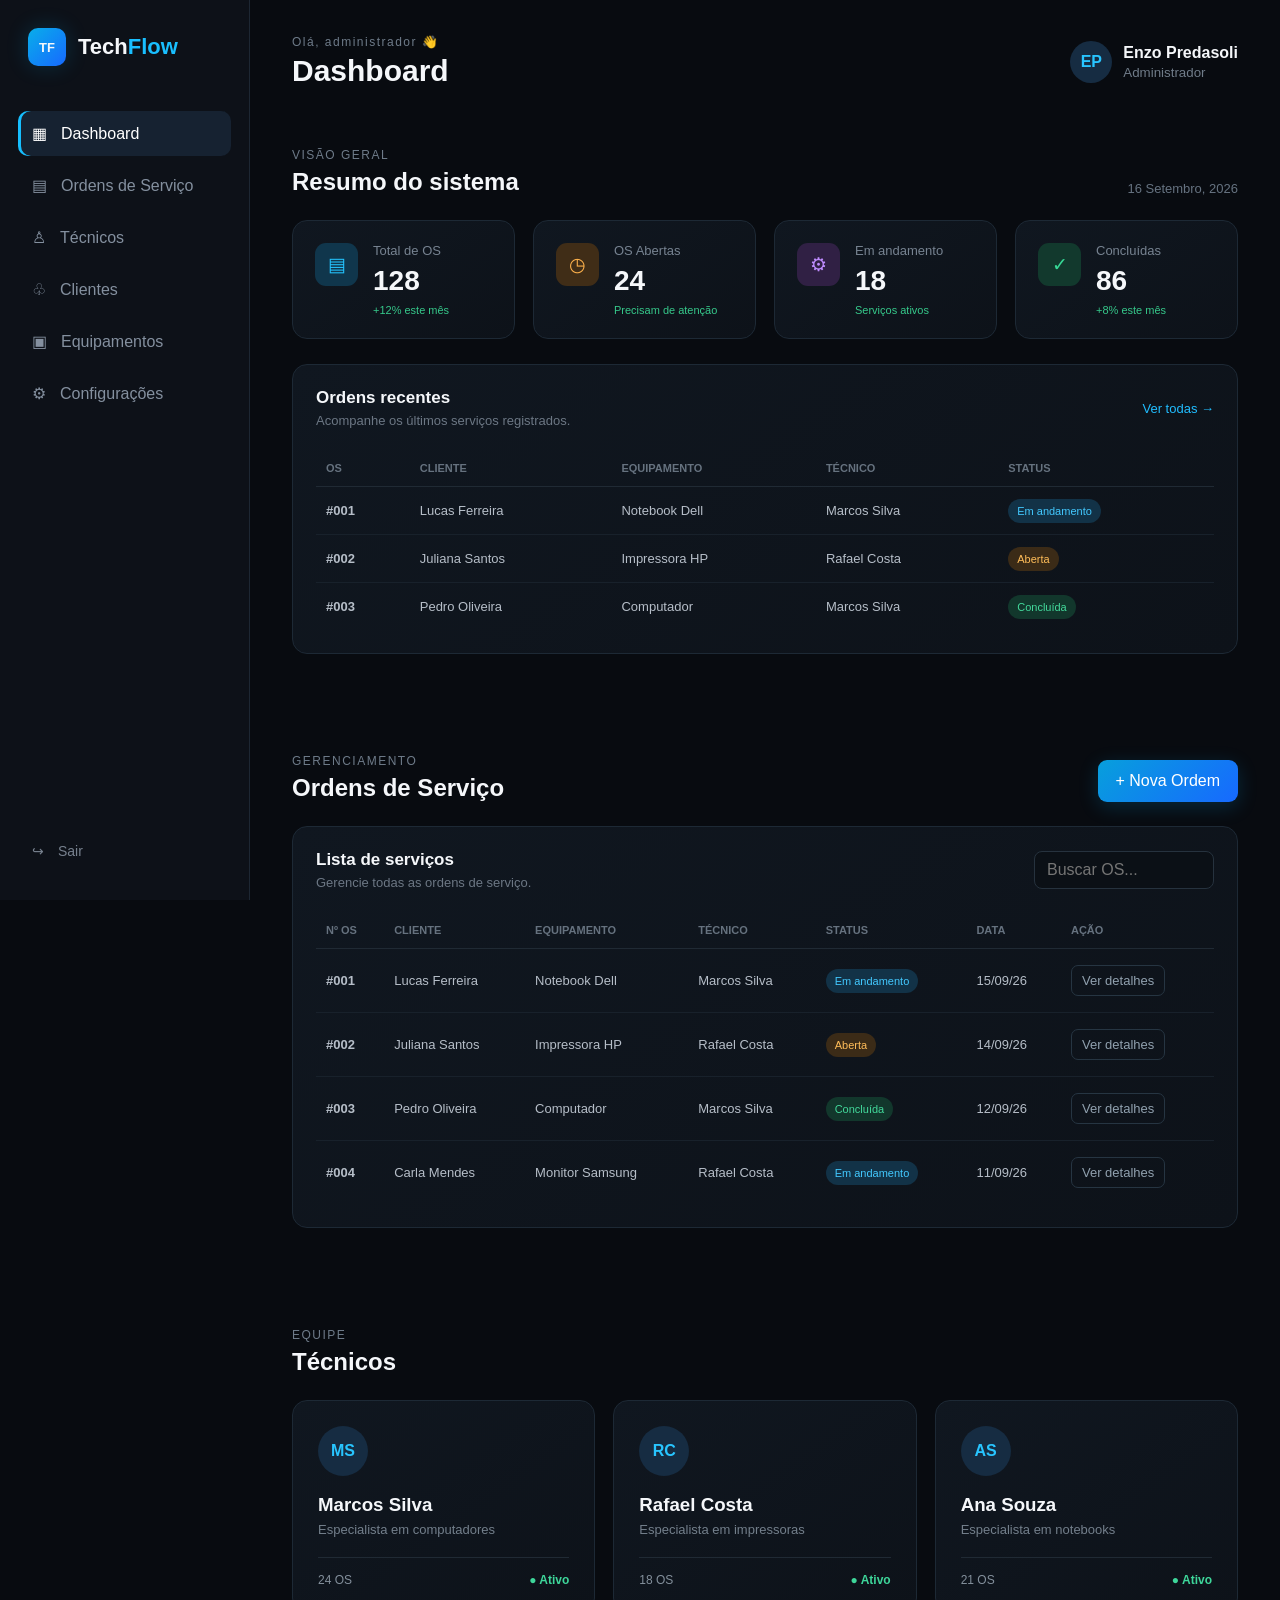
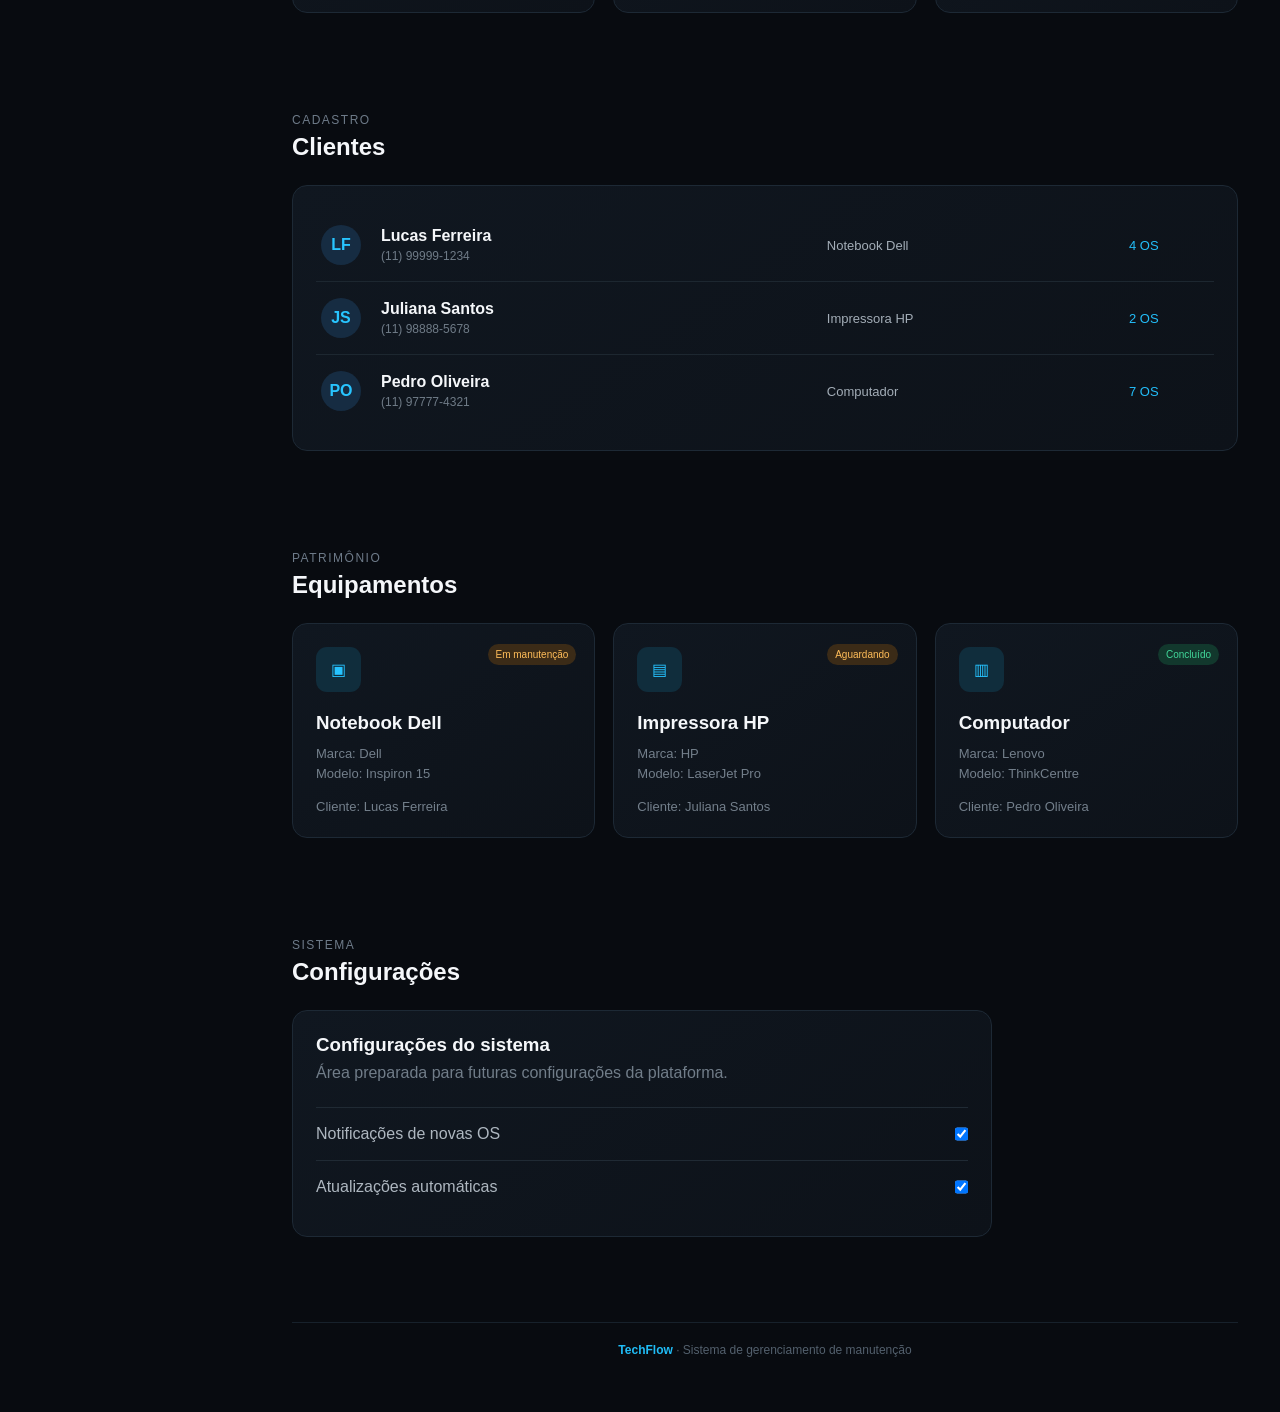
==== index.html @ a6e4287b "projeto" ====
<!DOCTYPE html>
<html lang="pt-BR">
<head>
    <meta charset="UTF-8">
    <meta name="viewport" content="width=device-width, initial-scale=1.0">
    <title>TechFlow | Gerenciamento de OS</title>
    <link rel="stylesheet" href="./css/style.css">
</head>
<body>

    <button class="mobile-menu" id="menuBtn">☰</button>

    <aside class="sidebar" id="sidebar">
        <div class="logo">
            <div class="logo-icon">TF</div>
            <span>Tech<span>Flow</span></span>
        </div>

        <nav>
            <a href="#dashboard" class="active">▦ <span>Dashboard</span></a>
            <a href="#ordens">▤ <span>Ordens de Serviço</span></a>
            <a href="#tecnicos">♙ <span>Técnicos</span></a>
            <a href="#clientes">♧ <span>Clientes</span></a>
            <a href="#equipamentos">▣ <span>Equipamentos</span></a>
            <a href="#configuracoes">⚙ <span>Configurações</span></a>
        </nav>

        <button class="logout">↪ <span>Sair</span></button>
    </aside>

    <main class="main">

        <header class="topbar">
            <div>
                <p class="welcome">Olá, administrador 👋</p>
                <h1>Dashboard</h1>
            </div>

            <div class="profile">
                <div class="avatar">EP</div>
                <div>
                    <strong>Enzo Predasoli</strong>
                    <small>Administrador</small>
                </div>
            </div>
        </header>

        <!-- DASHBOARD -->
        <section id="dashboard" class="section">

            <div class="section-title">
                <div>
                    <p class="label">VISÃO GERAL</p>
                    <h2>Resumo do sistema</h2>
                </div>
                <span class="date">16 Setembro, 2026</span>
            </div>

            <div class="stats">

                <div class="stat-card">
                    <div class="stat-icon blue">▤</div>
                    <div>
                        <span>Total de OS</span>
                        <strong>128</strong>
                        <small>+12% este mês</small>
                    </div>
                </div>

                <div class="stat-card">
                    <div class="stat-icon orange">◷</div>
                    <div>
                        <span>OS Abertas</span>
                        <strong>24</strong>
                        <small>Precisam de atenção</small>
                    </div>
                </div>

                <div class="stat-card">
                    <div class="stat-icon purple">⚙</div>
                    <div>
                        <span>Em andamento</span>
                        <strong>18</strong>
                        <small>Serviços ativos</small>
                    </div>
                </div>

                <div class="stat-card">
                    <div class="stat-icon green">✓</div>
                    <div>
                        <span>Concluídas</span>
                        <strong>86</strong>
                        <small>+8% este mês</small>
                    </div>
                </div>

            </div>

            <div class="content-card recent">
                <div class="card-header">
                    <div>
                        <h3>Ordens recentes</h3>
                        <p>Acompanhe os últimos serviços registrados.</p>
                    </div>
                    <a href="#ordens" class="view-all">Ver todas →</a>
                </div>

                <div class="table-container">
                    <table>
                        <thead>
                            <tr>
                                <th>OS</th>
                                <th>Cliente</th>
                                <th>Equipamento</th>
                                <th>Técnico</th>
                                <th>Status</th>
                            </tr>
                        </thead>

                        <tbody>
                            <tr>
                                <td><strong>#001</strong></td>
                                <td>Lucas Ferreira</td>
                                <td>Notebook Dell</td>
                                <td>Marcos Silva</td>
                                <td><span class="badge progress">Em andamento</span></td>
                            </tr>

                            <tr>
                                <td><strong>#002</strong></td>
                                <td>Juliana Santos</td>
                                <td>Impressora HP</td>
                                <td>Rafael Costa</td>
                                <td><span class="badge open">Aberta</span></td>
                            </tr>

                            <tr>
                                <td><strong>#003</strong></td>
                                <td>Pedro Oliveira</td>
                                <td>Computador</td>
                                <td>Marcos Silva</td>
                                <td><span class="badge completed">Concluída</span></td>
                            </tr>
                        </tbody>
                    </table>
                </div>
            </div>

        </section>

        <!-- ORDENS -->
        <section id="ordens" class="section">

            <div class="section-title">
                <div>
                    <p class="label">GERENCIAMENTO</p>
                    <h2>Ordens de Serviço</h2>
                </div>

                <button class="primary-btn" id="newOrderBtn">+ Nova Ordem</button>
            </div>

            <div class="content-card">
                <div class="card-header">
                    <div>
                        <h3>Lista de serviços</h3>
                        <p>Gerencie todas as ordens de serviço.</p>
                    </div>

                    <input class="search" type="text" placeholder="Buscar OS...">
                </div>

                <div class="table-container">
                    <table>
                        <thead>
                            <tr>
                                <th>Nº OS</th>
                                <th>Cliente</th>
                                <th>Equipamento</th>
                                <th>Técnico</th>
                                <th>Status</th>
                                <th>Data</th>
                                <th>Ação</th>
                            </tr>
                        </thead>

                        <tbody>
                            <tr>
                                <td><strong>#001</strong></td>
                                <td>Lucas Ferreira</td>
                                <td>Notebook Dell</td>
                                <td>Marcos Silva</td>
                                <td><span class="badge progress">Em andamento</span></td>
                                <td>15/09/26</td>
                                <td><button class="details-btn">Ver detalhes</button></td>
                            </tr>

                            <tr>
                                <td><strong>#002</strong></td>
                                <td>Juliana Santos</td>
                                <td>Impressora HP</td>
                                <td>Rafael Costa</td>
                                <td><span class="badge open">Aberta</span></td>
                                <td>14/09/26</td>
                                <td><button class="details-btn">Ver detalhes</button></td>
                            </tr>

                            <tr>
                                <td><strong>#003</strong></td>
                                <td>Pedro Oliveira</td>
                                <td>Computador</td>
                                <td>Marcos Silva</td>
                                <td><span class="badge completed">Concluída</span></td>
                                <td>12/09/26</td>
                                <td><button class="details-btn">Ver detalhes</button></td>
                            </tr>

                            <tr>
                                <td><strong>#004</strong></td>
                                <td>Carla Mendes</td>
                                <td>Monitor Samsung</td>
                                <td>Rafael Costa</td>
                                <td><span class="badge progress">Em andamento</span></td>
                                <td>11/09/26</td>
                                <td><button class="details-btn">Ver detalhes</button></td>
                            </tr>
                        </tbody>
                    </table>
                </div>
            </div>

        </section>

        <!-- TÉCNICOS -->
        <section id="tecnicos" class="section">

            <div class="section-title">
                <div>
                    <p class="label">EQUIPE</p>
                    <h2>Técnicos</h2>
                </div>
            </div>

            <div class="people-grid">

                <div class="person-card">
                    <div class="person-avatar">MS</div>
                    <h3>Marcos Silva</h3>
                    <p>Especialista em computadores</p>
                    <div class="person-info">
                        <span>24 OS</span>
                        <b>● Ativo</b>
                    </div>
                </div>

                <div class="person-card">
                    <div class="person-avatar">RC</div>
                    <h3>Rafael Costa</h3>
                    <p>Especialista em impressoras</p>
                    <div class="person-info">
                        <span>18 OS</span>
                        <b>● Ativo</b>
                    </div>
                </div>

                <div class="person-card">
                    <div class="person-avatar">AS</div>
                    <h3>Ana Souza</h3>
                    <p>Especialista em notebooks</p>
                    <div class="person-info">
                        <span>21 OS</span>
                        <b>● Ativo</b>
                    </div>
                </div>

            </div>
        </section>

        <!-- CLIENTES -->
        <section id="clientes" class="section">

            <div class="section-title">
                <div>
                    <p class="label">CADASTRO</p>
                    <h2>Clientes</h2>
                </div>
            </div>

            <div class="content-card">
                <div class="client-list">

                    <div class="client">
                        <div class="client-avatar">LF</div>
                        <div>
                            <strong>Lucas Ferreira</strong>
                            <span>(11) 99999-1234</span>
                        </div>
                        <div class="client-equipment">Notebook Dell</div>
                        <div class="client-orders">4 OS</div>
                    </div>

                    <div class="client">
                        <div class="client-avatar">JS</div>
                        <div>
                            <strong>Juliana Santos</strong>
                            <span>(11) 98888-5678</span>
                        </div>
                        <div class="client-equipment">Impressora HP</div>
                        <div class="client-orders">2 OS</div>
                    </div>

                    <div class="client">
                        <div class="client-avatar">PO</div>
                        <div>
                            <strong>Pedro Oliveira</strong>
                            <span>(11) 97777-4321</span>
                        </div>
                        <div class="client-equipment">Computador</div>
                        <div class="client-orders">7 OS</div>
                    </div>

                </div>
            </div>
        </section>

        <!-- EQUIPAMENTOS -->
        <section id="equipamentos" class="section">

            <div class="section-title">
                <div>
                    <p class="label">PATRIMÔNIO</p>
                    <h2>Equipamentos</h2>
                </div>
            </div>

            <div class="equipment-grid">

                <div class="equipment-card">
                    <div class="equipment-icon">▣</div>
                    <span class="equipment-status">Em manutenção</span>
                    <h3>Notebook Dell</h3>
                    <p>Marca: Dell</p>
                    <p>Modelo: Inspiron 15</p>
                    <small>Cliente: Lucas Ferreira</small>
                </div>

                <div class="equipment-card">
                    <div class="equipment-icon">▤</div>
                    <span class="equipment-status">Aguardando</span>
                    <h3>Impressora HP</h3>
                    <p>Marca: HP</p>
                    <p>Modelo: LaserJet Pro</p>
                    <small>Cliente: Juliana Santos</small>
                </div>

                <div class="equipment-card">
                    <div class="equipment-icon">▥</div>
                    <span class="equipment-status done">Concluído</span>
                    <h3>Computador</h3>
                    <p>Marca: Lenovo</p>
                    <p>Modelo: ThinkCentre</p>
                    <small>Cliente: Pedro Oliveira</small>
                </div>

            </div>
        </section>

        <!-- CONFIGURAÇÕES -->
        <section id="configuracoes" class="section">

            <div class="section-title">
                <div>
                    <p class="label">SISTEMA</p>
                    <h2>Configurações</h2>
                </div>
            </div>

            <div class="content-card settings">
                <h3>Configurações do sistema</h3>
                <p>Área preparada para futuras configurações da plataforma.</p>

                <div class="setting">
                    <span>Notificações de novas OS</span>
                    <input type="checkbox" checked>
                </div>

                <div class="setting">
                    <span>Atualizações automáticas</span>
                    <input type="checkbox" checked>
                </div>
            </div>

        </section>

        <footer>
            <strong>TechFlow</strong> · Sistema de gerenciamento de manutenção
        </footer>

    </main>

    <!-- MODAL NOVA OS -->
    <div class="modal" id="modal">
        <div class="modal-box">

            <button class="close" id="closeModal">×</button>

            <div class="modal-title">
                <div class="modal-icon">+</div>
                <div>
                    <h2>Nova Ordem de Serviço</h2>
                    <p>Cadastre um novo serviço no sistema.</p>
                </div>
            </div>

            <form id="orderForm">

                <div class="form-grid">
                    <div class="form-group">
                        <label>Cliente</label>
                        <input type="text" placeholder="Nome do cliente" required>
                    </div>

                    <div class="form-group">
                        <label>Equipamento</label>
                        <input type="text" placeholder="Ex: Notebook Dell" required>
                    </div>

                    <div class="form-group">
                        <label>Técnico</label>
                        <select>
                            <option>Marcos Silva</option>
                            <option>Rafael Costa</option>
                            <option>Ana Souza</option>
                        </select>
                    </div>

                    <div class="form-group">
                        <label>Status</label>
                        <select>
                            <option>Aberta</option>
                            <option>Em andamento</option>
                            <option>Concluída</option>
                        </select>
                    </div>
                </div>

                <div class="form-group">
                    <label>Problema relatado</label>
                    <textarea placeholder="Descreva o problema do equipamento..."></textarea>
                </div>

                <button type="submit" class="primary-btn full">
                    Criar Ordem de Serviço
                </button>

            </form>
        </div>
    </div>

    <script src="./js/script.js"></script>
</body>
</html>
---- css/style.css ----
* {
    margin: 0;
    padding: 0;
    box-sizing: border-box;
}

html {
    scroll-behavior: smooth;
}

body {
    font-family: "Segoe UI", Arial, sans-serif;
    background: #080b10;
    color: #f5f7fa;
}

a {
    text-decoration: none;
    color: inherit;
}

button,
input,
select,
textarea {
    font: inherit;
}

.sidebar {
    position: fixed;
    left: 0;
    top: 0;
    width: 250px;
    height: 100vh;
    padding: 28px 18px;
    background: #0d1118;
    border-right: 1px solid #1d2733;
    display: flex;
    flex-direction: column;
    z-index: 20;
}

.logo {
    display: flex;
    align-items: center;
    gap: 12px;
    font-size: 22px;
    font-weight: 700;
    margin-bottom: 45px;
    padding-left: 10px;
}

.logo span span {
    color: #19bfff;
}

.logo-icon {
    width: 38px;
    height: 38px;
    display: grid;
    place-items: center;
    border-radius: 10px;
    background: linear-gradient(135deg, #08aeea, #1769ff);
    box-shadow: 0 0 22px #079fe833;
    font-size: 13px;
}

.sidebar nav {
    display: flex;
    flex-direction: column;
    gap: 7px;
}

.sidebar nav a,
.logout {
    display: flex;
    align-items: center;
    gap: 14px;
    width: 100%;
    padding: 13px 14px;
    border: 0;
    border-radius: 10px;
    color: #84909f;
    background: transparent;
    cursor: pointer;
    transition: .25s;
}

.sidebar nav a:hover,
.sidebar nav a.active {
    color: #fff;
    background: #162231;
}

.sidebar nav a.active {
    box-shadow: inset 3px 0 #16bfff;
}

.logout {
    margin-top: auto;
    color: #77818e;
    font-size: 14px;
}

.logout:hover {
    color: #ff6969;
    background: #211519;
}

.main {
    margin-left: 250px;
    padding: 35px 42px;
    min-height: 100vh;
}

.topbar {
    display: flex;
    justify-content: space-between;
    align-items: center;
    margin-bottom: 45px;
}

.welcome,
.label {
    color: #6e7b89;
    font-size: 12px;
    letter-spacing: 1.5px;
}

.topbar h1 {
    font-size: 30px;
    margin-top: 5px;
}

.profile {
    display: flex;
    align-items: center;
    gap: 11px;
}

.profile small,
.profile strong {
    display: block;
}

.profile small {
    color: #707c89;
    margin-top: 3px;
}

.avatar,
.client-avatar,
.person-avatar {
    display: grid;
    place-items: center;
    border-radius: 50%;
    background: #162c42;
    color: #28c5ff;
    font-weight: 700;
}

.avatar {
    width: 42px;
    height: 42px;
}

.section {
    padding-top: 15px;
    margin-bottom: 85px;
}

.section-title {
    display: flex;
    justify-content: space-between;
    align-items: end;
    margin-bottom: 24px;
}

.section-title h2 {
    font-size: 24px;
    margin-top: 6px;
}

.date {
    color: #667381;
    font-size: 13px;
}

.stats {
    display: grid;
    grid-template-columns: repeat(4, 1fr);
    gap: 18px;
    margin-bottom: 25px;
}

.stat-card,
.content-card,
.person-card,
.equipment-card {
    background: linear-gradient(145deg, #101720, #0d1219);
    border: 1px solid #1d2935;
    border-radius: 15px;
    transition: .25s;
}

.stat-card {
    padding: 22px;
    display: flex;
    gap: 15px;
}

.stat-card:hover,
.person-card:hover,
.equipment-card:hover {
    transform: translateY(-4px);
    border-color: #24516a;
    box-shadow: 0 12px 35px #0005;
}

.stat-card span,
.stat-card small {
    display: block;
    color: #778391;
    font-size: 13px;
}

.stat-card strong {
    display: block;
    font-size: 28px;
    margin: 7px 0;
}

.stat-card small {
    color: #36c98b;
    font-size: 11px;
}

.stat-icon {
    min-width: 43px;
    height: 43px;
    display: grid;
    place-items: center;
    border-radius: 11px;
    font-size: 19px;
}

.blue {
    background: #10364c;
    color: #24c4ff;
}

.orange {
    background: #402d17;
    color: #ffb24c;
}

.purple {
    background: #302044;
    color: #bf8cff;
}

.green {
    background: #12392d;
    color: #37d996;
}

.content-card {
    padding: 23px;
}

.card-header {
    display: flex;
    justify-content: space-between;
    align-items: center;
    margin-bottom: 22px;
}

.card-header h3 {
    font-size: 17px;
}

.card-header p {
    color: #6c7784;
    font-size: 13px;
    margin-top: 5px;
}

.view-all {
    color: #21bdff;
    font-size: 13px;
}

.table-container {
    overflow-x: auto;
}

table {
    width: 100%;
    border-collapse: collapse;
    min-width: 750px;
}

th {
    color: #66727f;
    font-size: 11px;
    text-align: left;
    text-transform: uppercase;
    padding: 12px 10px;
    border-bottom: 1px solid #202a34;
}

td {
    padding: 16px 10px;
    color: #b6bec8;
    font-size: 13px;
    border-bottom: 1px solid #18212b;
}

tr:last-child td {
    border-bottom: 0;
}

.badge {
    padding: 6px 9px;
    border-radius: 20px;
    font-size: 11px;
    white-space: nowrap;
}

.progress {
    color: #43c9ff;
    background: #123247;
}

.open {
    color: #ffbd59;
    background: #3b2b17;
}

.completed {
    color: #43d99b;
    background: #12372c;
}

.primary-btn {
    border: 0;
    border-radius: 9px;
    padding: 12px 18px;
    color: #fff;
    background: linear-gradient(135deg, #079fdc, #1769ff);
    cursor: pointer;
    box-shadow: 0 5px 20px #079fe833;
    transition: .25s;
}

.primary-btn:hover {
    transform: translateY(-2px);
    box-shadow: 0 8px 25px #079fe855;
}

.details-btn {
    background: transparent;
    border: 1px solid #263542;
    color: #91a1af;
    padding: 7px 10px;
    border-radius: 7px;
    cursor: pointer;
    transition: .2s;
}

.details-btn:hover {
    border-color: #1ab9f4;
    color: #1ab9f4;
}

.search {
    width: 180px;
    background: #0b1016;
    border: 1px solid #26323e;
    color: #fff;
    padding: 9px 12px;
    border-radius: 8px;
    outline: none;
}

.people-grid,
.equipment-grid {
    display: grid;
    grid-template-columns: repeat(3, 1fr);
    gap: 18px;
}

.person-card {
    padding: 25px;
}

.person-avatar {
    width: 50px;
    height: 50px;
    margin-bottom: 18px;
}

.person-card h3 {
    margin-bottom: 6px;
}

.person-card p,
.equipment-card p,
.equipment-card small {
    color: #737f8b;
    font-size: 13px;
}

.person-info {
    border-top: 1px solid #202a34;
    margin-top: 20px;
    padding-top: 15px;
    display: flex;
    justify-content: space-between;
    color: #84909c;
    font-size: 12px;
}

.person-info b {
    color: #3ed69a;
}

.client-list {
    display: flex;
    flex-direction: column;
}

.client {
    display: grid;
    grid-template-columns: 45px 1.5fr 1fr 80px;
    align-items: center;
    gap: 15px;
    padding: 16px 5px;
    border-bottom: 1px solid #1d2730;
}

.client:last-child {
    border: 0;
}

.client-avatar {
    width: 40px;
    height: 40px;
}

.client strong,
.client span {
    display: block;
}

.client span {
    color: #6f7b87;
    font-size: 12px;
    margin-top: 4px;
}

.client-equipment {
    color: #a3adb7;
    font-size: 13px;
}

.client-orders {
    color: #23bdf8;
    font-size: 13px;
}

.equipment-card {
    padding: 23px;
    position: relative;
}

.equipment-icon {
    width: 45px;
    height: 45px;
    display: grid;
    place-items: center;
    background: #102d3c;
    color: #26c3ff;
    border-radius: 11px;
    margin-bottom: 20px;
}

.equipment-status {
    position: absolute;
    right: 18px;
    top: 20px;
    color: #ffbd59;
    background: #3b2b17;
    border-radius: 20px;
    padding: 5px 8px;
    font-size: 10px;
}

.equipment-status.done {
    color: #41d79a;
    background: #12382d;
}

.equipment-card h3 {
    margin-bottom: 12px;
}

.equipment-card p {
    margin-bottom: 5px;
}

.equipment-card small {
    display: block;
    margin-top: 18px;
}

.settings {
    max-width: 700px;
}

.settings > p {
    color: #717d89;
    margin: 8px 0 25px;
}

.setting {
    padding: 17px 0;
    border-top: 1px solid #202a34;
    display: flex;
    justify-content: space-between;
    color: #aeb7c0;
}

footer {
    color: #53606d;
    text-align: center;
    font-size: 12px;
    padding: 20px;
    border-top: 1px solid #17212b;
}

footer strong {
    color: #20bdf7;
}

.modal {
    position: fixed;
    inset: 0;
    background: #0009;
    backdrop-filter: blur(7px);
    display: none;
    place-items: center;
    padding: 20px;
    z-index: 50;
}

.modal.show {
    display: grid;
    animation: fade .2s ease;
}

.modal-box {
    position: relative;
    width: min(620px, 100%);
    background: #101720;
    border: 1px solid #273744;
    border-radius: 17px;
    padding: 28px;
    box-shadow: 0 25px 80px #0009;
    animation: modal .25s ease;
}

.close {
    position: absolute;
    right: 18px;
    top: 15px;
    border: 0;
    background: transparent;
    color: #71808d;
    font-size: 28px;
    cursor: pointer;
}

.close:hover {
    color: #fff;
}

.modal-title {
    display: flex;
    gap: 14px;
    align-items: center;
    margin-bottom: 28px;
}

.modal-title h2 {
    font-size: 20px;
}

.modal-title p {
    color: #707c88;
    font-size: 12px;
    margin-top: 4px;
}

.modal-icon {
    width: 43px;
    height: 43px;
    display: grid;
    place-items: center;
    border-radius: 10px;
    background: #103449;
    color: #1fc2ff;
    font-size: 22px;
}

.form-grid {
    display: grid;
    grid-template-columns: 1fr 1fr;
    gap: 16px;
}

.form-group {
    margin-bottom: 17px;
}

.form-group label {
    display: block;
    color: #8995a1;
    font-size: 12px;
    margin-bottom: 7px;
}

.form-group input,
.form-group select,
.form-group textarea {
    width: 100%;
    background: #0b1016;
    border: 1px solid #26333f;
    border-radius: 8px;
    color: #fff;
    padding: 11px;
    outline: none;
}

.form-group input:focus,
.form-group select:focus,
.form-group textarea:focus {
    border-color: #1cbcf5;
}

.form-group textarea {
    resize: vertical;
    min-height: 90px;
}

.full {
    width: 100%;
    margin-top: 5px;
}

.mobile-menu {
    display: none;
}

@keyframes fade {
    from { opacity: 0; }
    to { opacity: 1; }
}

@keyframes modal {
    from {
        opacity: 0;
        transform: translateY(15px) scale(.98);
    }
    to {
        opacity: 1;
        transform: translateY(0) scale(1);
    }
}

@media (max-width: 1100px) {
    .stats {
        grid-template-columns: repeat(2, 1fr);
    }

    .people-grid,
    .equipment-grid {
        grid-template-columns: repeat(2, 1fr);
    }
}

@media (max-width: 800px) {
    .sidebar {
        transform: translateX(-100%);
        transition: .3s;
    }

    .sidebar.open {
        transform: translateX(0);
    }

    .main {
        margin-left: 0;
        padding: 25px 18px;
    }

    .mobile-menu {
        display: grid;
        place-items: center;
        position: fixed;
        top: 17px;
        left: 17px;
        width: 42px;
        height: 42px;
        z-index: 30;
        border: 1px solid #263541;
        border-radius: 9px;
        background: #101720;
        color: #fff;
        cursor: pointer;
    }

    .topbar {
        padding-left: 55px;
    }

    .profile {
        display: none;
    }

    .section-title {
        align-items: flex-start;
        gap: 15px;
        flex-direction: column;
    }

    .stats {
        grid-template-columns: 1fr;
    }

    .people-grid,
    .equipment-grid {
        grid-template-columns: 1fr;
    }

    .client {
        grid-template-columns: 45px 1fr;
    }

    .client-equipment,
    .client-orders {
        grid-column: 2;
    }

    .form-grid {
        grid-template-columns: 1fr;
    }

    .modal-box {
        padding: 23px;
    }
}

@media (max-width: 480px) {
    .topbar h1 {
        font-size: 25px;
    }

    .content-card {
        padding: 16px;
    }

    .card-header {
        align-items: flex-start;
        flex-direction: column;
        gap: 15px;
    }

    .search {
        width: 100%;
    }
}
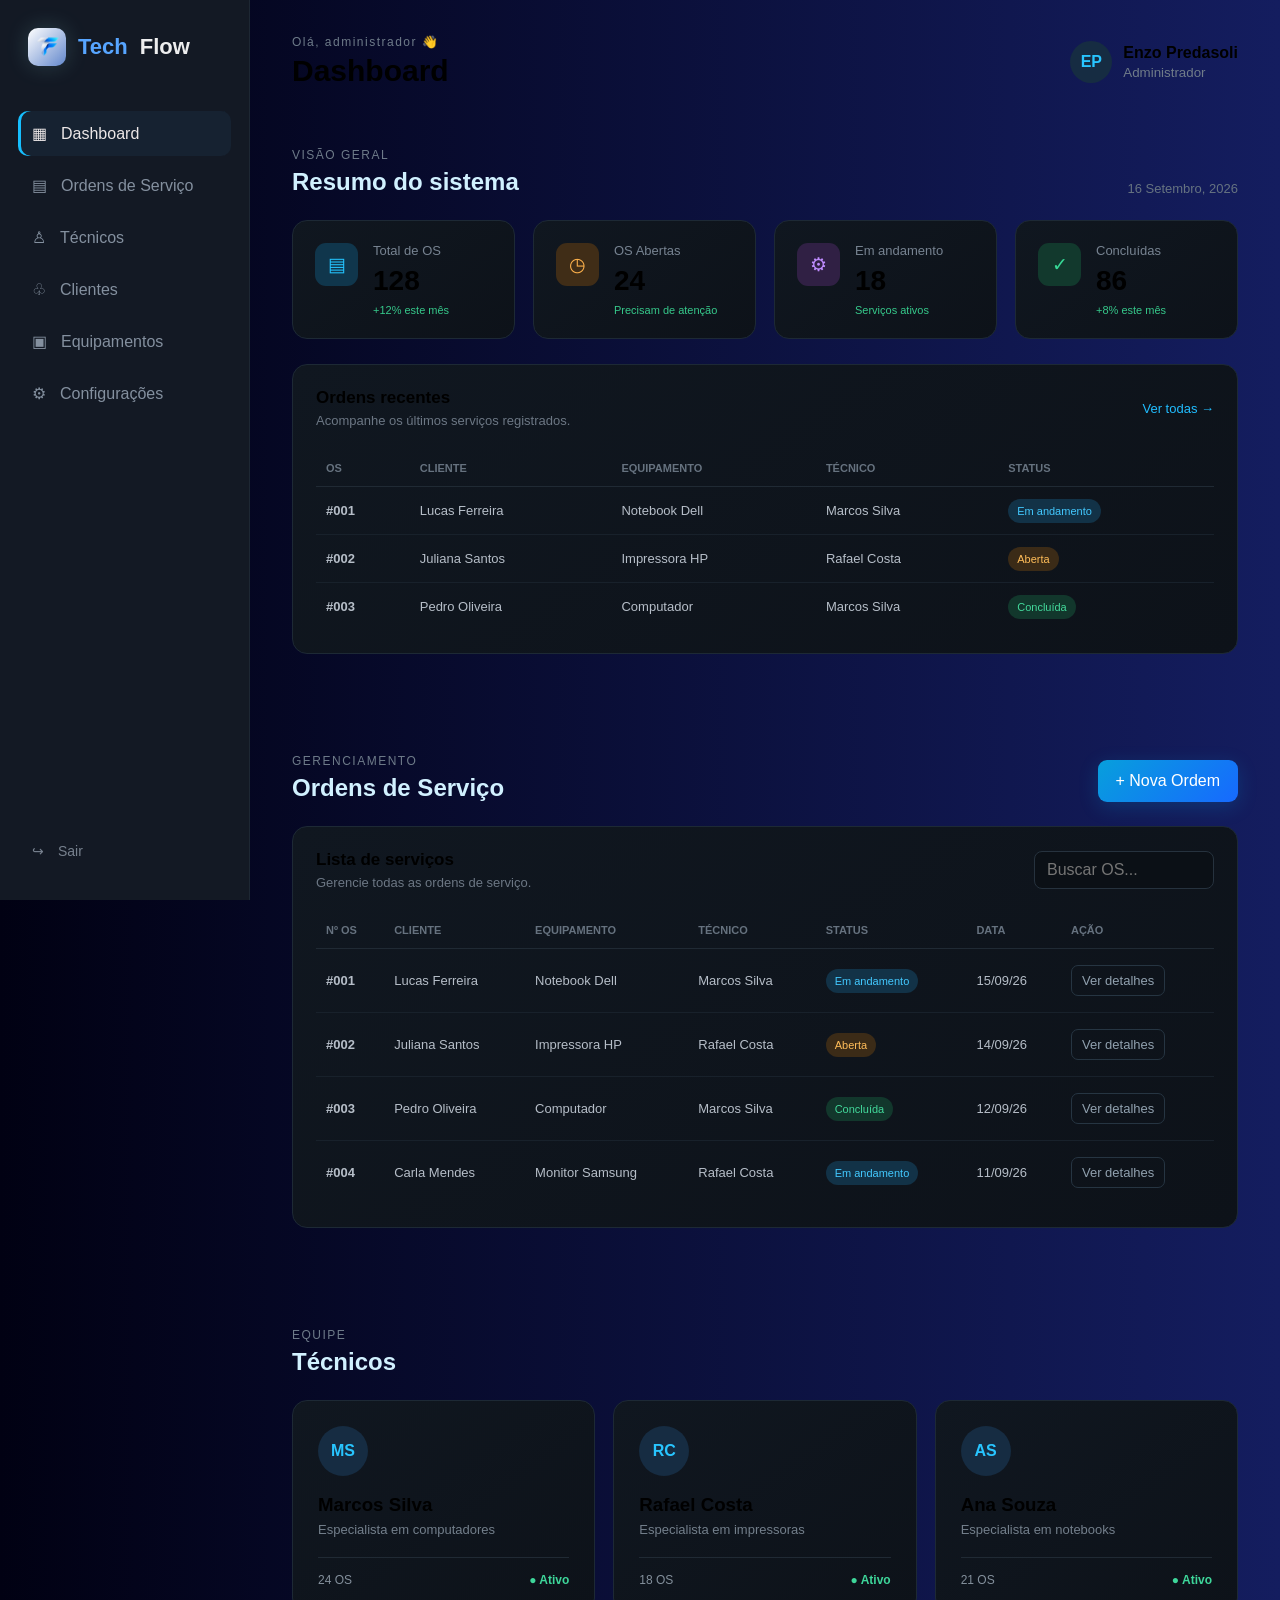
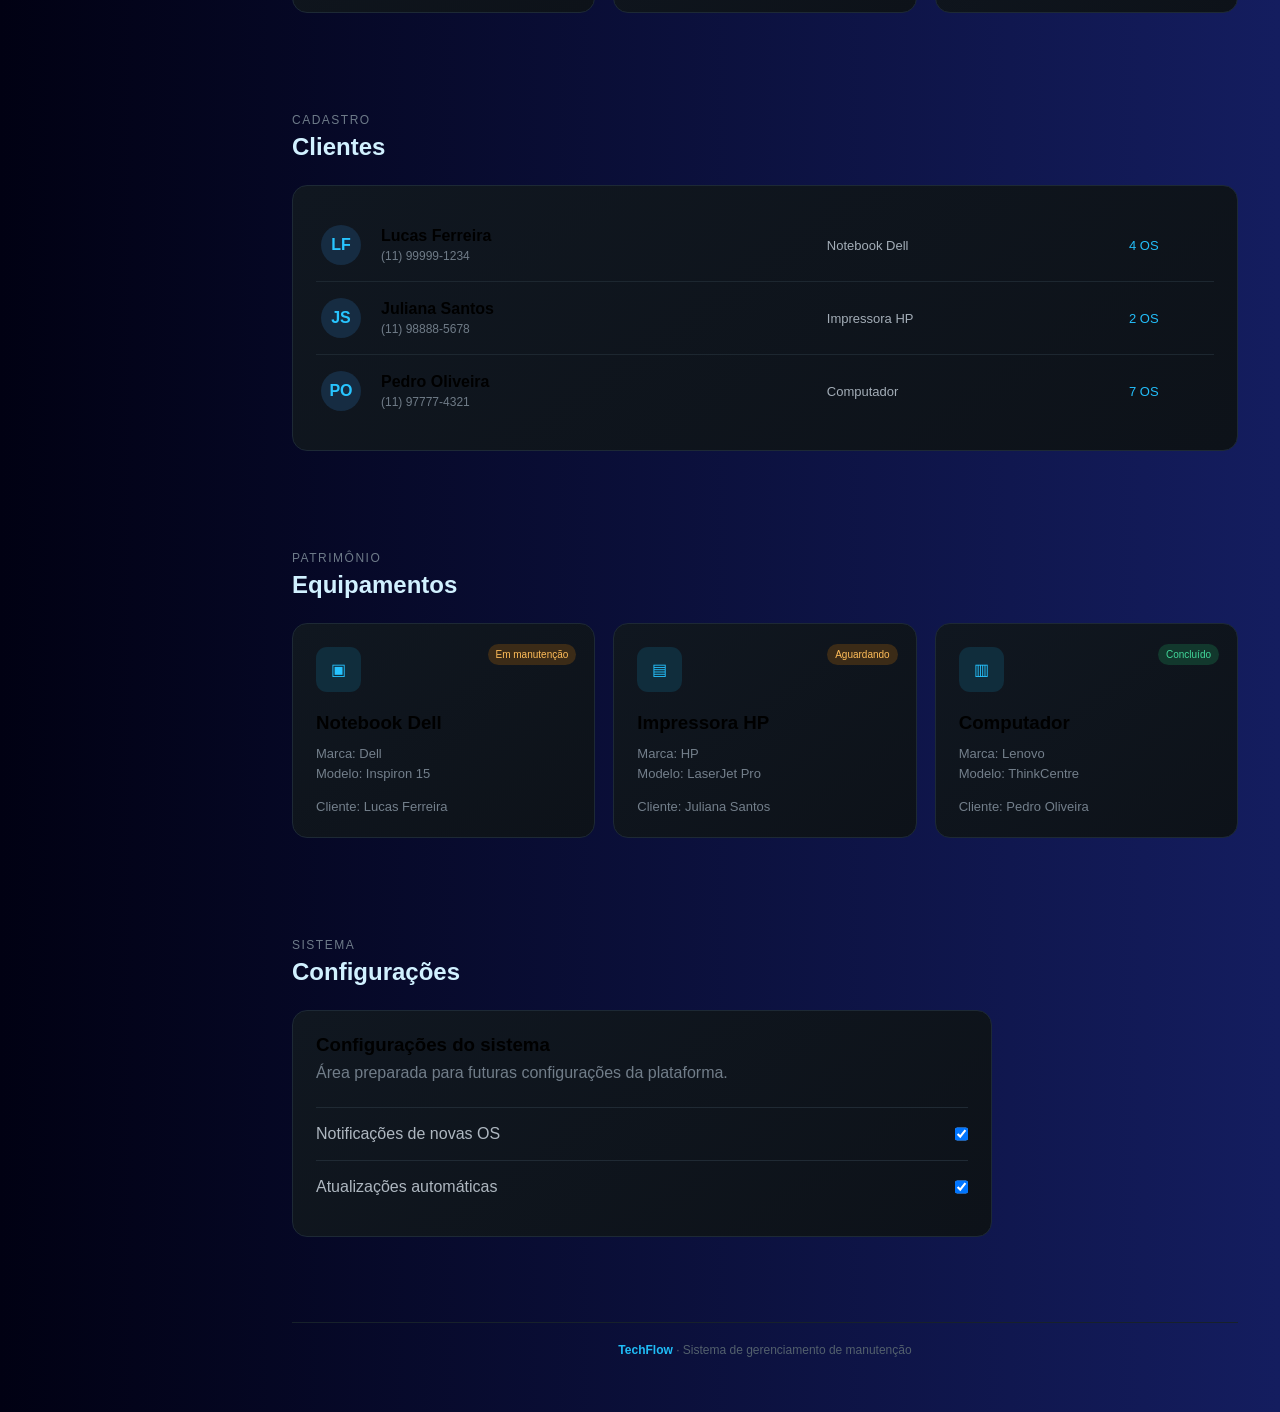
==== commit 38a4d9a2: "atualizações" ====
--- a/index.html
+++ b/index.html
@@ -11,10 +11,12 @@
     <button class="mobile-menu" id="menuBtn">☰</button>
 
     <aside class="sidebar" id="sidebar">
-        <div class="logo">
-            <div class="logo-icon">TF</div>
-            <span>Tech<span>Flow</span></span>
-        </div>
+      <div class="logo">
+    <img src="./img/LOGO.png" alt="Logo TechFlow" class="logo-icon">
+    <span class="logo-tech">Tech</span><span class="logo-flow">Flow</span>
+</div>
+
+
 
         <nav>
             <a href="#dashboard" class="active">▦ <span>Dashboard</span></a>
--- a/css/style.css
+++ b/css/style.css
@@ -10,8 +10,7 @@
 
 body {
     font-family: "Segoe UI", Arial, sans-serif;
-    background: #080b10;
-    color: #f5f7fa;
+    background: linear-gradient(to right, rgb(1, 1, 19), rgb(20, 29, 95));
 }
 
 a {
@@ -33,7 +32,7 @@
     width: 250px;
     height: 100vh;
     padding: 28px 18px;
-    background: #0d1118;
+    background: #131924;
     border-right: 1px solid #1d2733;
     display: flex;
     flex-direction: column;
@@ -50,8 +49,13 @@
     padding-left: 10px;
 }
 
-.logo span span {
-    color: #19bfff;
+.logo-tech {
+    color: #57a5ff 
+}
+
+.logo-flow  {
+    color: #ffffffec;
+    
 }
 
 .logo-icon {
@@ -60,8 +64,8 @@
     display: grid;
     place-items: center;
     border-radius: 10px;
-    background: linear-gradient(135deg, #08aeea, #1769ff);
-    box-shadow: 0 0 22px #079fe833;
+    background: linear-gradient(135deg, #ffffff, #6388cc);
+    box-shadow: 0 0 22px #87d5d833;
     font-size: 13px;
 }
 
@@ -88,7 +92,7 @@
 
 .sidebar nav a:hover,
 .sidebar nav a.active {
-    color: #fff;
+    color: #ece7e7;
     background: #162231;
 }
 
@@ -104,7 +108,7 @@
 
 .logout:hover {
     color: #ff6969;
-    background: #211519;
+    background: #180f12;
 }
 
 .main {
@@ -170,6 +174,7 @@
 }
 
 .section-title {
+    color: #d1f1ff;
     display: flex;
     justify-content: space-between;
     align-items: end;
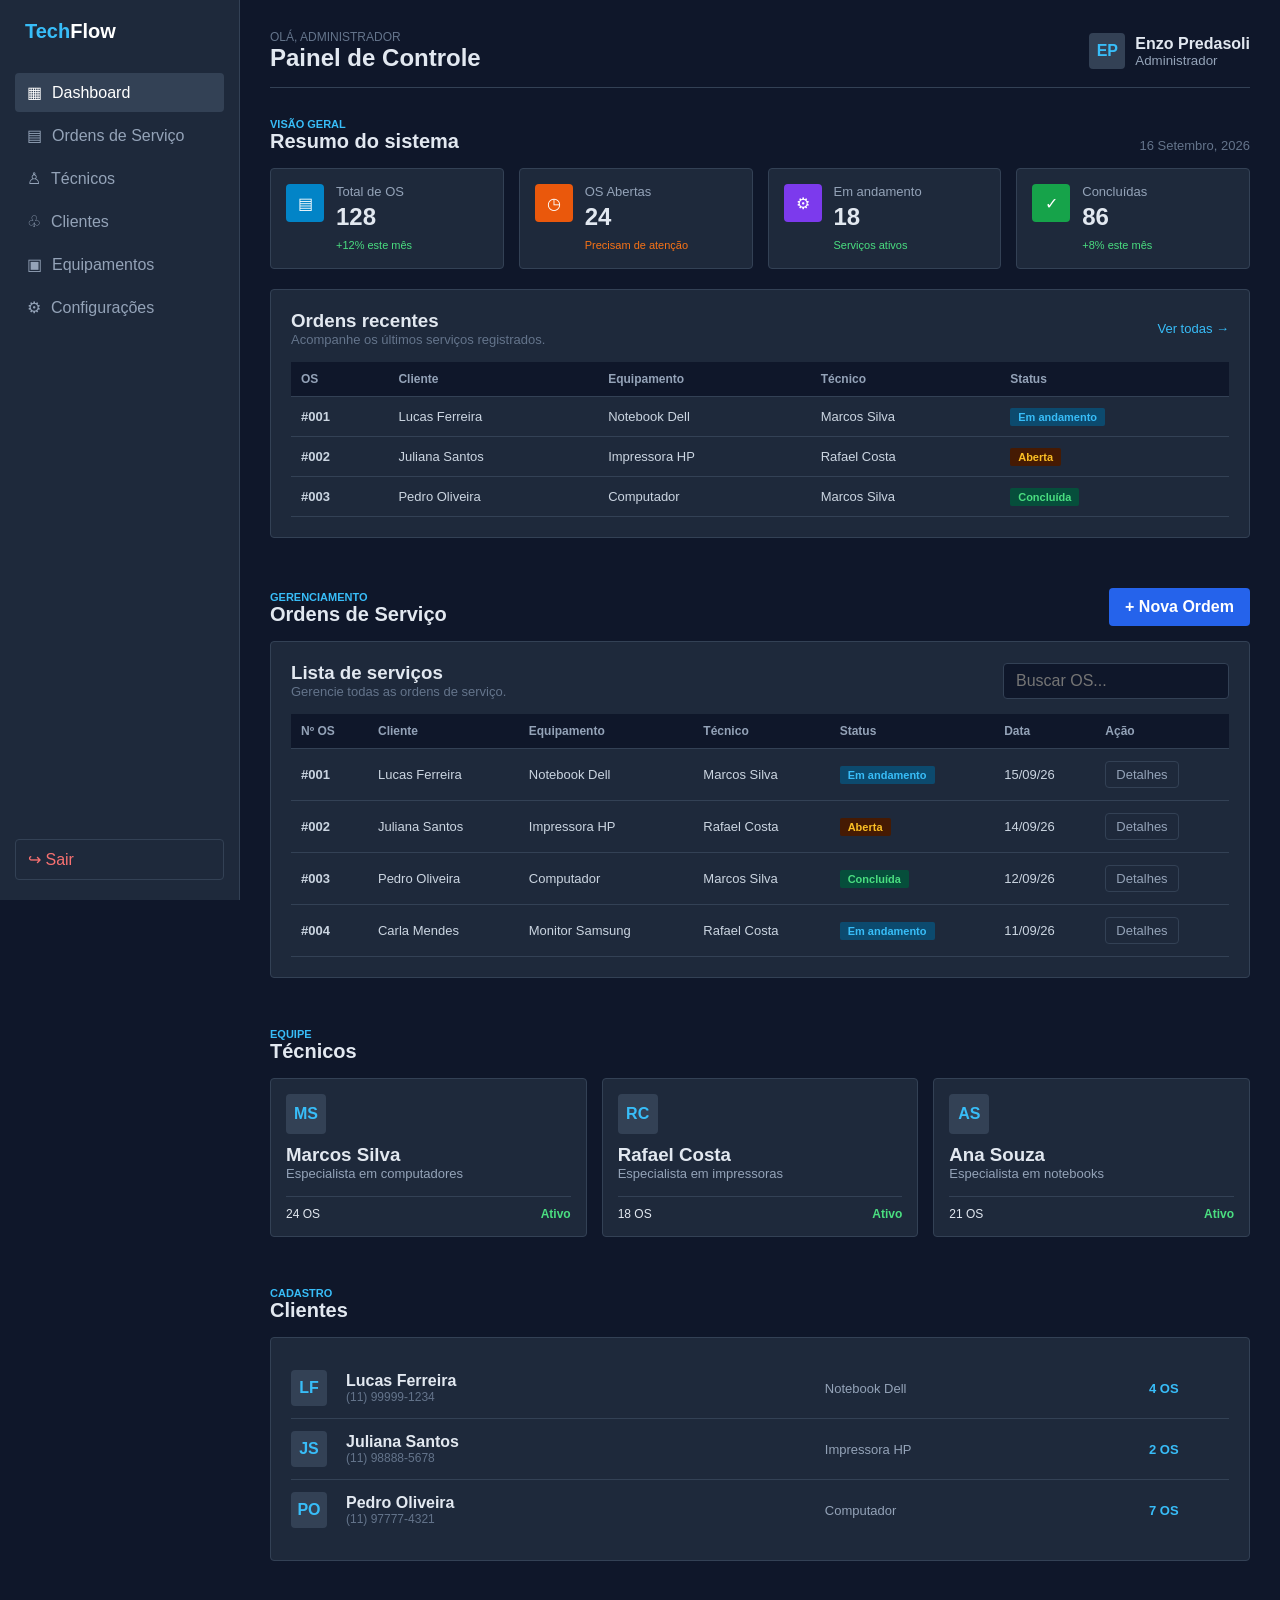
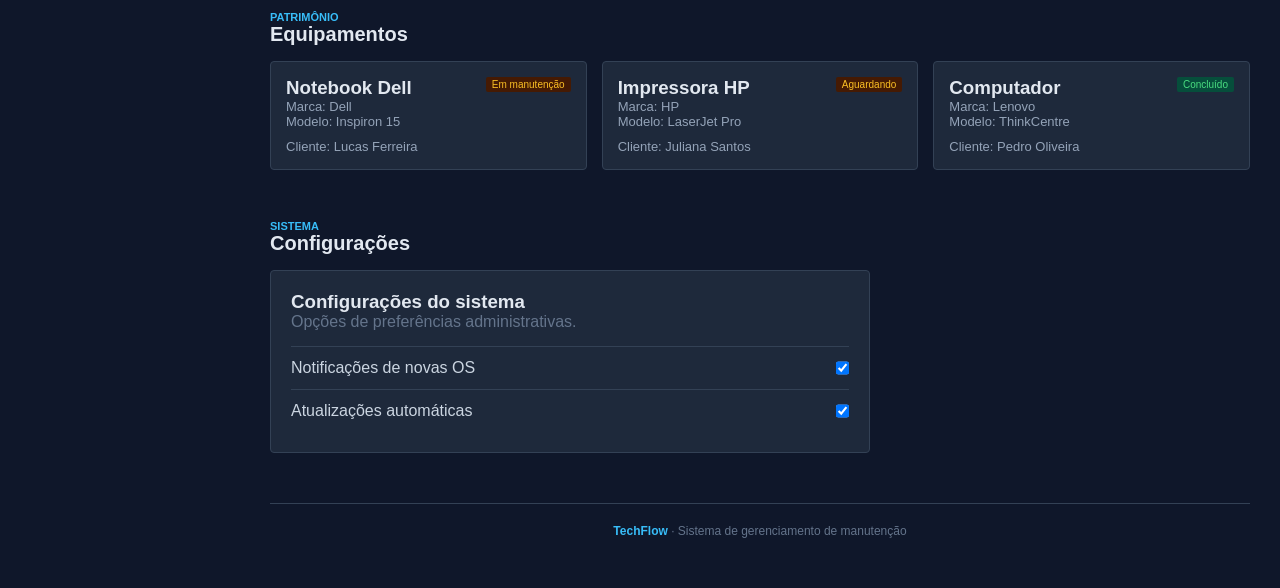
==== commit 847f3dac: "techflow" ====
--- a/index.html
+++ b/index.html
@@ -11,12 +11,9 @@
     <button class="mobile-menu" id="menuBtn">☰</button>
 
     <aside class="sidebar" id="sidebar">
-      <div class="logo">
-    <img src="./img/LOGO.png" alt="Logo TechFlow" class="logo-icon">
-    <span class="logo-tech">Tech</span><span class="logo-flow">Flow</span>
-</div>
-
-
+        <div class="logo">
+            <span class="logo-tech">Tech</span><span class="logo-flow">Flow</span>
+        </div>
 
         <nav>
             <a href="#dashboard" class="active">▦ <span>Dashboard</span></a>
@@ -34,8 +31,8 @@
 
         <header class="topbar">
             <div>
-                <p class="welcome">Olá, administrador 👋</p>
-                <h1>Dashboard</h1>
+                <p class="welcome">Olá, administrador</p>
+                <h1>Painel de Controle</h1>
             </div>
 
             <div class="profile">
@@ -59,7 +56,6 @@
             </div>
 
             <div class="stats">
-
                 <div class="stat-card">
                     <div class="stat-icon blue">▤</div>
                     <div>
@@ -74,7 +70,7 @@
                     <div>
                         <span>OS Abertas</span>
                         <strong>24</strong>
-                        <small>Precisam de atenção</small>
+                        <small class="warn">Precisam de atenção</small>
                     </div>
                 </div>
 
@@ -95,10 +91,9 @@
                         <small>+8% este mês</small>
                     </div>
                 </div>
-
-            </div>
-
-            <div class="content-card recent">
+            </div>
+
+            <div class="content-card">
                 <div class="card-header">
                     <div>
                         <h3>Ordens recentes</h3>
@@ -118,7 +113,6 @@
                                 <th>Status</th>
                             </tr>
                         </thead>
-
                         <tbody>
                             <tr>
                                 <td><strong>#001</strong></td>
@@ -127,7 +121,6 @@
                                 <td>Marcos Silva</td>
                                 <td><span class="badge progress">Em andamento</span></td>
                             </tr>
-
                             <tr>
                                 <td><strong>#002</strong></td>
                                 <td>Juliana Santos</td>
@@ -135,7 +128,6 @@
                                 <td>Rafael Costa</td>
                                 <td><span class="badge open">Aberta</span></td>
                             </tr>
-
                             <tr>
                                 <td><strong>#003</strong></td>
                                 <td>Pedro Oliveira</td>
@@ -158,7 +150,6 @@
                     <p class="label">GERENCIAMENTO</p>
                     <h2>Ordens de Serviço</h2>
                 </div>
-
                 <button class="primary-btn" id="newOrderBtn">+ Nova Ordem</button>
             </div>
 
@@ -168,12 +159,11 @@
                         <h3>Lista de serviços</h3>
                         <p>Gerencie todas as ordens de serviço.</p>
                     </div>
-
-                    <input class="search" type="text" placeholder="Buscar OS...">
+                    <input class="search" id="searchOS" type="text" placeholder="Buscar OS...">
                 </div>
 
                 <div class="table-container">
-                    <table>
+                    <table id="osTable">
                         <thead>
                             <tr>
                                 <th>Nº OS</th>
@@ -185,7 +175,6 @@
                                 <th>Ação</th>
                             </tr>
                         </thead>
-
                         <tbody>
                             <tr>
                                 <td><strong>#001</strong></td>
@@ -194,9 +183,8 @@
                                 <td>Marcos Silva</td>
                                 <td><span class="badge progress">Em andamento</span></td>
                                 <td>15/09/26</td>
-                                <td><button class="details-btn">Ver detalhes</button></td>
-                            </tr>
-
+                                <td><button class="details-btn">Detalhes</button></td>
+                            </tr>
                             <tr>
                                 <td><strong>#002</strong></td>
                                 <td>Juliana Santos</td>
@@ -204,9 +192,8 @@
                                 <td>Rafael Costa</td>
                                 <td><span class="badge open">Aberta</span></td>
                                 <td>14/09/26</td>
-                                <td><button class="details-btn">Ver detalhes</button></td>
-                            </tr>
-
+                                <td><button class="details-btn">Detalhes</button></td>
+                            </tr>
                             <tr>
                                 <td><strong>#003</strong></td>
                                 <td>Pedro Oliveira</td>
@@ -214,9 +201,8 @@
                                 <td>Marcos Silva</td>
                                 <td><span class="badge completed">Concluída</span></td>
                                 <td>12/09/26</td>
-                                <td><button class="details-btn">Ver detalhes</button></td>
-                            </tr>
-
+                                <td><button class="details-btn">Detalhes</button></td>
+                            </tr>
                             <tr>
                                 <td><strong>#004</strong></td>
                                 <td>Carla Mendes</td>
@@ -224,7 +210,7 @@
                                 <td>Rafael Costa</td>
                                 <td><span class="badge progress">Em andamento</span></td>
                                 <td>11/09/26</td>
-                                <td><button class="details-btn">Ver detalhes</button></td>
+                                <td><button class="details-btn">Detalhes</button></td>
                             </tr>
                         </tbody>
                     </table>
@@ -235,7 +221,6 @@
 
         <!-- TÉCNICOS -->
         <section id="tecnicos" class="section">
-
             <div class="section-title">
                 <div>
                     <p class="label">EQUIPE</p>
@@ -244,14 +229,13 @@
             </div>
 
             <div class="people-grid">
-
                 <div class="person-card">
                     <div class="person-avatar">MS</div>
                     <h3>Marcos Silva</h3>
                     <p>Especialista em computadores</p>
                     <div class="person-info">
                         <span>24 OS</span>
-                        <b>● Ativo</b>
+                        <b>Ativo</b>
                     </div>
                 </div>
 
@@ -261,7 +245,7 @@
                     <p>Especialista em impressoras</p>
                     <div class="person-info">
                         <span>18 OS</span>
-                        <b>● Ativo</b>
+                        <b>Ativo</b>
                     </div>
                 </div>
 
@@ -271,16 +255,14 @@
                     <p>Especialista em notebooks</p>
                     <div class="person-info">
                         <span>21 OS</span>
-                        <b>● Ativo</b>
-                    </div>
-                </div>
-
+                        <b>Ativo</b>
+                    </div>
+                </div>
             </div>
         </section>
 
         <!-- CLIENTES -->
         <section id="clientes" class="section">
-
             <div class="section-title">
                 <div>
                     <p class="label">CADASTRO</p>
@@ -290,7 +272,6 @@
 
             <div class="content-card">
                 <div class="client-list">
-
                     <div class="client">
                         <div class="client-avatar">LF</div>
                         <div>
@@ -320,14 +301,12 @@
                         <div class="client-equipment">Computador</div>
                         <div class="client-orders">7 OS</div>
                     </div>
-
                 </div>
             </div>
         </section>
 
         <!-- EQUIPAMENTOS -->
         <section id="equipamentos" class="section">
-
             <div class="section-title">
                 <div>
                     <p class="label">PATRIMÔNIO</p>
@@ -336,9 +315,7 @@
             </div>
 
             <div class="equipment-grid">
-
                 <div class="equipment-card">
-                    <div class="equipment-icon">▣</div>
                     <span class="equipment-status">Em manutenção</span>
                     <h3>Notebook Dell</h3>
                     <p>Marca: Dell</p>
@@ -347,7 +324,6 @@
                 </div>
 
                 <div class="equipment-card">
-                    <div class="equipment-icon">▤</div>
                     <span class="equipment-status">Aguardando</span>
                     <h3>Impressora HP</h3>
                     <p>Marca: HP</p>
@@ -356,20 +332,17 @@
                 </div>
 
                 <div class="equipment-card">
-                    <div class="equipment-icon">▥</div>
                     <span class="equipment-status done">Concluído</span>
                     <h3>Computador</h3>
                     <p>Marca: Lenovo</p>
                     <p>Modelo: ThinkCentre</p>
                     <small>Cliente: Pedro Oliveira</small>
                 </div>
-
             </div>
         </section>
 
         <!-- CONFIGURAÇÕES -->
         <section id="configuracoes" class="section">
-
             <div class="section-title">
                 <div>
                     <p class="label">SISTEMA</p>
@@ -379,7 +352,7 @@
 
             <div class="content-card settings">
                 <h3>Configurações do sistema</h3>
-                <p>Área preparada para futuras configurações da plataforma.</p>
+                <p>Opções de preferências administrativas.</p>
 
                 <div class="setting">
                     <span>Notificações de novas OS</span>
@@ -391,7 +364,6 @@
                     <input type="checkbox" checked>
                 </div>
             </div>
-
         </section>
 
         <footer>
@@ -403,33 +375,27 @@
     <!-- MODAL NOVA OS -->
     <div class="modal" id="modal">
         <div class="modal-box">
-
             <button class="close" id="closeModal">×</button>
 
             <div class="modal-title">
-                <div class="modal-icon">+</div>
-                <div>
-                    <h2>Nova Ordem de Serviço</h2>
-                    <p>Cadastre um novo serviço no sistema.</p>
-                </div>
+                <h2>Nova Ordem de Serviço</h2>
             </div>
 
             <form id="orderForm">
-
                 <div class="form-grid">
                     <div class="form-group">
                         <label>Cliente</label>
-                        <input type="text" placeholder="Nome do cliente" required>
+                        <input type="text" id="clientInput" placeholder="Nome do cliente" required>
                     </div>
 
                     <div class="form-group">
                         <label>Equipamento</label>
-                        <input type="text" placeholder="Ex: Notebook Dell" required>
+                        <input type="text" id="equipmentInput" placeholder="Ex: Notebook Dell" required>
                     </div>
 
                     <div class="form-group">
                         <label>Técnico</label>
-                        <select>
+                        <select id="techSelect">
                             <option>Marcos Silva</option>
                             <option>Rafael Costa</option>
                             <option>Ana Souza</option>
@@ -438,23 +404,22 @@
 
                     <div class="form-group">
                         <label>Status</label>
-                        <select>
-                            <option>Aberta</option>
-                            <option>Em andamento</option>
-                            <option>Concluída</option>
+                        <select id="statusSelect">
+                            <option value="Aberta">Aberta</option>
+                            <option value="Em andamento">Em andamento</option>
+                            <option value="Concluída">Concluída</option>
                         </select>
                     </div>
                 </div>
 
                 <div class="form-group">
                     <label>Problema relatado</label>
-                    <textarea placeholder="Descreva o problema do equipamento..."></textarea>
+                    <textarea id="problemInput" placeholder="Descreva o problema do equipamento..."></textarea>
                 </div>
 
                 <button type="submit" class="primary-btn full">
-                    Criar Ordem de Serviço
+                    Salvar Ordem de Serviço
                 </button>
-
             </form>
         </div>
     </div>
--- a/css/style.css
+++ b/css/style.css
@@ -4,13 +4,10 @@
     box-sizing: border-box;
 }
 
-html {
-    scroll-behavior: smooth;
-}
-
 body {
-    font-family: "Segoe UI", Arial, sans-serif;
-    background: linear-gradient(to right, rgb(1, 1, 19), rgb(20, 29, 95));
+    font-family: Arial, Helvetica, sans-serif;
+    background-color: #0f172a;
+    color: #e2e8f0;
 }
 
 a {
@@ -18,280 +15,221 @@
     color: inherit;
 }
 
-button,
-input,
-select,
-textarea {
+button, input, select, textarea {
     font: inherit;
 }
 
+/* Sidebar */
 .sidebar {
     position: fixed;
     left: 0;
     top: 0;
-    width: 250px;
+    width: 240px;
     height: 100vh;
-    padding: 28px 18px;
-    background: #131924;
-    border-right: 1px solid #1d2733;
+    padding: 20px 15px;
+    background: #1e293b;
+    border-right: 1px solid #334155;
     display: flex;
     flex-direction: column;
     z-index: 20;
 }
 
 .logo {
+    font-size: 20px;
+    font-weight: bold;
+    margin-bottom: 30px;
+    padding-left: 10px;
+}
+
+.logo-tech { color: #38bdf8; }
+.logo-flow { color: #ffffff; }
+
+.sidebar nav {
+    display: flex;
+    flex-direction: column;
+    gap: 4px;
+}
+
+.sidebar nav a {
     display: flex;
     align-items: center;
+    gap: 10px;
+    padding: 10px 12px;
+    border-radius: 4px;
+    color: #94a3b8;
+    background: transparent;
+}
+
+.sidebar nav a:hover,
+.sidebar nav a.active {
+    color: #ffffff;
+    background: #334155;
+}
+
+.logout {
+    margin-top: auto;
+    padding: 10px 12px;
+    border: 1px solid #334155;
+    border-radius: 4px;
+    color: #f87171;
+    background: transparent;
+    cursor: pointer;
+    text-align: left;
+}
+
+.logout:hover {
+    background: #450a0a;
+}
+
+/* Layout */
+.main {
+    margin-left: 240px;
+    padding: 30px;
+    min-height: 100vh;
+}
+
+.topbar {
+    display: flex;
+    justify-content: space-between;
+    align-items: center;
+    margin-bottom: 30px;
+    border-bottom: 1px solid #334155;
+    padding-bottom: 15px;
+}
+
+.welcome {
+    color: #64748b;
+    font-size: 12px;
+    text-transform: uppercase;
+}
+
+.topbar h1 {
+    font-size: 24px;
+}
+
+.profile {
+    display: flex;
+    align-items: center;
+    gap: 10px;
+}
+
+.profile small {
+    color: #94a3b8;
+    display: block;
+}
+
+.avatar, .client-avatar, .person-avatar {
+    display: grid;
+    place-items: center;
+    border-radius: 4px;
+    background: #334155;
+    color: #38bdf8;
+    font-weight: bold;
+}
+
+.avatar { width: 36px; height: 36px; }
+
+/* Sections */
+.section {
+    margin-bottom: 50px;
+}
+
+.section-title {
+    display: flex;
+    justify-content: space-between;
+    align-items: flex-end;
+    margin-bottom: 15px;
+}
+
+.label {
+    color: #38bdf8;
+    font-size: 11px;
+    font-weight: bold;
+}
+
+.section-title h2 {
+    font-size: 20px;
+}
+
+.date {
+    color: #64748b;
+    font-size: 13px;
+}
+
+/* Cards & Stats */
+.stats {
+    display: grid;
+    grid-template-columns: repeat(4, 1fr);
+    gap: 15px;
+    margin-bottom: 20px;
+}
+
+.stat-card, .content-card, .person-card, .equipment-card {
+    background: #1e293b;
+    border: 1px solid #334155;
+    border-radius: 4px;
+}
+
+.stat-card {
+    padding: 15px;
+    display: flex;
     gap: 12px;
-    font-size: 22px;
-    font-weight: 700;
-    margin-bottom: 45px;
-    padding-left: 10px;
-}
-
-.logo-tech {
-    color: #57a5ff 
-}
-
-.logo-flow  {
-    color: #ffffffec;
-    
-}
-
-.logo-icon {
+}
+
+.stat-card span {
+    display: block;
+    color: #94a3b8;
+    font-size: 13px;
+}
+
+.stat-card strong {
+    display: block;
+    font-size: 24px;
+    margin: 4px 0;
+}
+
+.stat-card small {
+    color: #4ade80;
+    font-size: 11px;
+}
+
+.stat-card small.warn {
+    color: #f97316;
+}
+
+.stat-icon {
     width: 38px;
     height: 38px;
     display: grid;
     place-items: center;
-    border-radius: 10px;
-    background: linear-gradient(135deg, #ffffff, #6388cc);
-    box-shadow: 0 0 22px #87d5d833;
-    font-size: 13px;
-}
-
-.sidebar nav {
-    display: flex;
-    flex-direction: column;
-    gap: 7px;
-}
-
-.sidebar nav a,
-.logout {
-    display: flex;
-    align-items: center;
-    gap: 14px;
-    width: 100%;
-    padding: 13px 14px;
-    border: 0;
-    border-radius: 10px;
-    color: #84909f;
-    background: transparent;
-    cursor: pointer;
-    transition: .25s;
-}
-
-.sidebar nav a:hover,
-.sidebar nav a.active {
-    color: #ece7e7;
-    background: #162231;
-}
-
-.sidebar nav a.active {
-    box-shadow: inset 3px 0 #16bfff;
-}
-
-.logout {
-    margin-top: auto;
-    color: #77818e;
-    font-size: 14px;
-}
-
-.logout:hover {
-    color: #ff6969;
-    background: #180f12;
-}
-
-.main {
-    margin-left: 250px;
-    padding: 35px 42px;
-    min-height: 100vh;
-}
-
-.topbar {
+    border-radius: 4px;
+    font-size: 16px;
+}
+
+.blue { background: #0284c7; color: #fff; }
+.orange { background: #ea580c; color: #fff; }
+.purple { background: #7c3aed; color: #fff; }
+.green { background: #16a34a; color: #fff; }
+
+/* Content Cards & Tables */
+.content-card {
+    padding: 20px;
+}
+
+.card-header {
     display: flex;
     justify-content: space-between;
     align-items: center;
-    margin-bottom: 45px;
-}
-
-.welcome,
-.label {
-    color: #6e7b89;
-    font-size: 12px;
-    letter-spacing: 1.5px;
-}
-
-.topbar h1 {
-    font-size: 30px;
-    margin-top: 5px;
-}
-
-.profile {
-    display: flex;
-    align-items: center;
-    gap: 11px;
-}
-
-.profile small,
-.profile strong {
-    display: block;
-}
-
-.profile small {
-    color: #707c89;
-    margin-top: 3px;
-}
-
-.avatar,
-.client-avatar,
-.person-avatar {
-    display: grid;
-    place-items: center;
-    border-radius: 50%;
-    background: #162c42;
-    color: #28c5ff;
-    font-weight: 700;
-}
-
-.avatar {
-    width: 42px;
-    height: 42px;
-}
-
-.section {
-    padding-top: 15px;
-    margin-bottom: 85px;
-}
-
-.section-title {
-    color: #d1f1ff;
-    display: flex;
-    justify-content: space-between;
-    align-items: end;
-    margin-bottom: 24px;
-}
-
-.section-title h2 {
-    font-size: 24px;
-    margin-top: 6px;
-}
-
-.date {
-    color: #667381;
+    margin-bottom: 15px;
+}
+
+.card-header p {
+    color: #64748b;
     font-size: 13px;
 }
 
-.stats {
-    display: grid;
-    grid-template-columns: repeat(4, 1fr);
-    gap: 18px;
-    margin-bottom: 25px;
-}
-
-.stat-card,
-.content-card,
-.person-card,
-.equipment-card {
-    background: linear-gradient(145deg, #101720, #0d1219);
-    border: 1px solid #1d2935;
-    border-radius: 15px;
-    transition: .25s;
-}
-
-.stat-card {
-    padding: 22px;
-    display: flex;
-    gap: 15px;
-}
-
-.stat-card:hover,
-.person-card:hover,
-.equipment-card:hover {
-    transform: translateY(-4px);
-    border-color: #24516a;
-    box-shadow: 0 12px 35px #0005;
-}
-
-.stat-card span,
-.stat-card small {
-    display: block;
-    color: #778391;
-    font-size: 13px;
-}
-
-.stat-card strong {
-    display: block;
-    font-size: 28px;
-    margin: 7px 0;
-}
-
-.stat-card small {
-    color: #36c98b;
-    font-size: 11px;
-}
-
-.stat-icon {
-    min-width: 43px;
-    height: 43px;
-    display: grid;
-    place-items: center;
-    border-radius: 11px;
-    font-size: 19px;
-}
-
-.blue {
-    background: #10364c;
-    color: #24c4ff;
-}
-
-.orange {
-    background: #402d17;
-    color: #ffb24c;
-}
-
-.purple {
-    background: #302044;
-    color: #bf8cff;
-}
-
-.green {
-    background: #12392d;
-    color: #37d996;
-}
-
-.content-card {
-    padding: 23px;
-}
-
-.card-header {
-    display: flex;
-    justify-content: space-between;
-    align-items: center;
-    margin-bottom: 22px;
-}
-
-.card-header h3 {
-    font-size: 17px;
-}
-
-.card-header p {
-    color: #6c7784;
-    font-size: 13px;
-    margin-top: 5px;
-}
-
 .view-all {
-    color: #21bdff;
+    color: #38bdf8;
     font-size: 13px;
 }
 
@@ -302,486 +240,262 @@
 table {
     width: 100%;
     border-collapse: collapse;
-    min-width: 750px;
 }
 
 th {
-    color: #66727f;
+    color: #94a3b8;
+    font-size: 12px;
+    text-align: left;
+    padding: 10px;
+    border-bottom: 1px solid #334155;
+    background: #0f172a;
+}
+
+td {
+    padding: 12px 10px;
+    color: #cbd5e1;
+    font-size: 13px;
+    border-bottom: 1px solid #334155;
+}
+
+.badge {
+    padding: 3px 8px;
+    border-radius: 2px;
     font-size: 11px;
-    text-align: left;
-    text-transform: uppercase;
-    padding: 12px 10px;
-    border-bottom: 1px solid #202a34;
-}
-
-td {
-    padding: 16px 10px;
-    color: #b6bec8;
-    font-size: 13px;
-    border-bottom: 1px solid #18212b;
-}
-
-tr:last-child td {
-    border-bottom: 0;
-}
-
-.badge {
-    padding: 6px 9px;
-    border-radius: 20px;
-    font-size: 11px;
-    white-space: nowrap;
-}
-
-.progress {
-    color: #43c9ff;
-    background: #123247;
-}
-
-.open {
-    color: #ffbd59;
-    background: #3b2b17;
-}
-
-.completed {
-    color: #43d99b;
-    background: #12372c;
-}
-
+    font-weight: bold;
+}
+
+.progress { color: #38bdf8; background: #0c4a6e; }
+.open { color: #fbbf24; background: #451a03; }
+.completed { color: #4ade80; background: #064e3b; }
+
+/* Buttons & Inputs */
 .primary-btn {
     border: 0;
-    border-radius: 9px;
-    padding: 12px 18px;
+    border-radius: 4px;
+    padding: 10px 16px;
     color: #fff;
-    background: linear-gradient(135deg, #079fdc, #1769ff);
+    background: #2563eb;
     cursor: pointer;
-    box-shadow: 0 5px 20px #079fe833;
-    transition: .25s;
+    font-weight: bold;
 }
 
 .primary-btn:hover {
-    transform: translateY(-2px);
-    box-shadow: 0 8px 25px #079fe855;
+    background: #1d4ed8;
 }
 
 .details-btn {
     background: transparent;
-    border: 1px solid #263542;
-    color: #91a1af;
-    padding: 7px 10px;
-    border-radius: 7px;
+    border: 1px solid #334155;
+    color: #94a3b8;
+    padding: 5px 10px;
+    border-radius: 4px;
     cursor: pointer;
-    transition: .2s;
 }
 
 .details-btn:hover {
-    border-color: #1ab9f4;
-    color: #1ab9f4;
+    border-color: #38bdf8;
+    color: #38bdf8;
 }
 
 .search {
-    width: 180px;
-    background: #0b1016;
-    border: 1px solid #26323e;
+    background: #0f172a;
+    border: 1px solid #334155;
     color: #fff;
-    padding: 9px 12px;
-    border-radius: 8px;
+    padding: 8px 12px;
+    border-radius: 4px;
     outline: none;
 }
 
-.people-grid,
-.equipment-grid {
+/* Grids */
+.people-grid, .equipment-grid {
     display: grid;
     grid-template-columns: repeat(3, 1fr);
-    gap: 18px;
-}
-
-.person-card {
-    padding: 25px;
+    gap: 15px;
+}
+
+.person-card, .equipment-card {
+    padding: 15px;
 }
 
 .person-avatar {
-    width: 50px;
-    height: 50px;
-    margin-bottom: 18px;
-}
-
-.person-card h3 {
-    margin-bottom: 6px;
-}
-
-.person-card p,
-.equipment-card p,
-.equipment-card small {
-    color: #737f8b;
+    width: 40px;
+    height: 40px;
+    margin-bottom: 10px;
+}
+
+.person-card p, .equipment-card p, .equipment-card small {
+    color: #94a3b8;
     font-size: 13px;
 }
 
 .person-info {
-    border-top: 1px solid #202a34;
-    margin-top: 20px;
-    padding-top: 15px;
+    border-top: 1px solid #334155;
+    margin-top: 15px;
+    padding-top: 10px;
     display: flex;
     justify-content: space-between;
-    color: #84909c;
     font-size: 12px;
 }
 
-.person-info b {
-    color: #3ed69a;
-}
-
-.client-list {
-    display: flex;
-    flex-direction: column;
-}
+.person-info b { color: #4ade80; }
+
+.client-list { display: flex; flex-direction: column; }
 
 .client {
     display: grid;
-    grid-template-columns: 45px 1.5fr 1fr 80px;
+    grid-template-columns: 40px 1.5fr 1fr 80px;
     align-items: center;
     gap: 15px;
-    padding: 16px 5px;
-    border-bottom: 1px solid #1d2730;
-}
-
-.client:last-child {
-    border: 0;
-}
-
-.client-avatar {
-    width: 40px;
-    height: 40px;
-}
-
-.client strong,
-.client span {
-    display: block;
-}
-
-.client span {
-    color: #6f7b87;
-    font-size: 12px;
-    margin-top: 4px;
-}
-
-.client-equipment {
-    color: #a3adb7;
-    font-size: 13px;
-}
-
-.client-orders {
-    color: #23bdf8;
-    font-size: 13px;
-}
-
-.equipment-card {
-    padding: 23px;
-    position: relative;
-}
-
-.equipment-icon {
-    width: 45px;
-    height: 45px;
-    display: grid;
-    place-items: center;
-    background: #102d3c;
-    color: #26c3ff;
-    border-radius: 11px;
-    margin-bottom: 20px;
-}
+    padding: 12px 0;
+    border-bottom: 1px solid #334155;
+}
+
+.client:last-child { border-bottom: 0; }
+.client-avatar { width: 36px; height: 36px; }
+.client span { color: #64748b; font-size: 12px; display: block; }
+.client-equipment { color: #94a3b8; font-size: 13px; }
+.client-orders { color: #38bdf8; font-size: 13px; font-weight: bold; }
+
+.equipment-card { position: relative; }
 
 .equipment-status {
     position: absolute;
-    right: 18px;
-    top: 20px;
-    color: #ffbd59;
-    background: #3b2b17;
-    border-radius: 20px;
-    padding: 5px 8px;
+    right: 15px;
+    top: 15px;
+    color: #fbbf24;
+    background: #451a03;
+    padding: 2px 6px;
+    border-radius: 2px;
     font-size: 10px;
 }
 
 .equipment-status.done {
-    color: #41d79a;
-    background: #12382d;
-}
-
-.equipment-card h3 {
-    margin-bottom: 12px;
-}
-
-.equipment-card p {
-    margin-bottom: 5px;
-}
-
-.equipment-card small {
-    display: block;
-    margin-top: 18px;
-}
-
-.settings {
-    max-width: 700px;
-}
-
-.settings > p {
-    color: #717d89;
-    margin: 8px 0 25px;
-}
+    color: #4ade80;
+    background: #064e3b;
+}
+
+.equipment-card small { display: block; margin-top: 10px; }
+
+/* Settings & Footer */
+.settings { max-width: 600px; }
+.settings p { color: #64748b; margin-bottom: 15px; }
 
 .setting {
-    padding: 17px 0;
-    border-top: 1px solid #202a34;
+    padding: 12px 0;
+    border-top: 1px solid #334155;
     display: flex;
     justify-content: space-between;
-    color: #aeb7c0;
+    color: #cbd5e1;
 }
 
 footer {
-    color: #53606d;
+    color: #64748b;
     text-align: center;
     font-size: 12px;
     padding: 20px;
-    border-top: 1px solid #17212b;
-}
-
-footer strong {
-    color: #20bdf7;
-}
-
+    border-top: 1px solid #334155;
+}
+
+footer strong { color: #38bdf8; }
+
+/* Modal */
 .modal {
     position: fixed;
     inset: 0;
-    background: #0009;
-    backdrop-filter: blur(7px);
+    background: rgba(0, 0, 0, 0.7);
     display: none;
     place-items: center;
     padding: 20px;
     z-index: 50;
 }
 
-.modal.show {
-    display: grid;
-    animation: fade .2s ease;
-}
+.modal.show { display: grid; }
 
 .modal-box {
     position: relative;
-    width: min(620px, 100%);
-    background: #101720;
-    border: 1px solid #273744;
-    border-radius: 17px;
-    padding: 28px;
-    box-shadow: 0 25px 80px #0009;
-    animation: modal .25s ease;
+    width: min(550px, 100%);
+    background: #1e293b;
+    border: 1px solid #334155;
+    border-radius: 4px;
+    padding: 20px;
 }
 
 .close {
     position: absolute;
-    right: 18px;
-    top: 15px;
+    right: 15px;
+    top: 10px;
     border: 0;
     background: transparent;
-    color: #71808d;
-    font-size: 28px;
+    color: #94a3b8;
+    font-size: 24px;
     cursor: pointer;
 }
 
-.close:hover {
-    color: #fff;
-}
-
-.modal-title {
-    display: flex;
-    gap: 14px;
-    align-items: center;
-    margin-bottom: 28px;
-}
-
-.modal-title h2 {
-    font-size: 20px;
-}
-
-.modal-title p {
-    color: #707c88;
-    font-size: 12px;
-    margin-top: 4px;
-}
-
-.modal-icon {
-    width: 43px;
-    height: 43px;
-    display: grid;
-    place-items: center;
-    border-radius: 10px;
-    background: #103449;
-    color: #1fc2ff;
-    font-size: 22px;
-}
+.modal-title { margin-bottom: 20px; }
 
 .form-grid {
     display: grid;
     grid-template-columns: 1fr 1fr;
-    gap: 16px;
-}
-
-.form-group {
-    margin-bottom: 17px;
-}
+    gap: 12px;
+}
+
+.form-group { margin-bottom: 12px; }
 
 .form-group label {
     display: block;
-    color: #8995a1;
+    color: #94a3b8;
     font-size: 12px;
-    margin-bottom: 7px;
-}
-
-.form-group input,
-.form-group select,
-.form-group textarea {
+    margin-bottom: 4px;
+}
+
+.form-group input, .form-group select, .form-group textarea {
     width: 100%;
-    background: #0b1016;
-    border: 1px solid #26333f;
-    border-radius: 8px;
+    background: #0f172a;
+    border: 1px solid #334155;
+    border-radius: 4px;
     color: #fff;
-    padding: 11px;
+    padding: 8px;
     outline: none;
-}
-
-.form-group input:focus,
-.form-group select:focus,
-.form-group textarea:focus {
-    border-color: #1cbcf5;
 }
 
 .form-group textarea {
     resize: vertical;
-    min-height: 90px;
-}
-
-.full {
-    width: 100%;
-    margin-top: 5px;
-}
-
-.mobile-menu {
-    display: none;
-}
-
-@keyframes fade {
-    from { opacity: 0; }
-    to { opacity: 1; }
-}
-
-@keyframes modal {
-    from {
-        opacity: 0;
-        transform: translateY(15px) scale(.98);
-    }
-    to {
-        opacity: 1;
-        transform: translateY(0) scale(1);
-    }
-}
-
+    min-height: 80px;
+}
+
+.full { width: 100%; margin-top: 10px; }
+
+.mobile-menu { display: none; }
+
+/* Responsive */
 @media (max-width: 1100px) {
-    .stats {
-        grid-template-columns: repeat(2, 1fr);
-    }
-
-    .people-grid,
-    .equipment-grid {
-        grid-template-columns: repeat(2, 1fr);
-    }
+    .stats { grid-template-columns: repeat(2, 1fr); }
+    .people-grid, .equipment-grid { grid-template-columns: repeat(2, 1fr); }
 }
 
 @media (max-width: 800px) {
-    .sidebar {
-        transform: translateX(-100%);
-        transition: .3s;
-    }
-
-    .sidebar.open {
-        transform: translateX(0);
-    }
-
-    .main {
-        margin-left: 0;
-        padding: 25px 18px;
-    }
+    .sidebar { transform: translateX(-100%); }
+    .sidebar.open { transform: translateX(0); }
+    .main { margin-left: 0; padding: 15px; }
 
     .mobile-menu {
-        display: grid;
-        place-items: center;
+        display: block;
         position: fixed;
-        top: 17px;
-        left: 17px;
-        width: 42px;
-        height: 42px;
+        top: 12px;
+        left: 12px;
         z-index: 30;
-        border: 1px solid #263541;
-        border-radius: 9px;
-        background: #101720;
+        padding: 8px 12px;
+        background: #1e293b;
+        border: 1px solid #334155;
         color: #fff;
+        border-radius: 4px;
         cursor: pointer;
     }
 
-    .topbar {
-        padding-left: 55px;
-    }
-
-    .profile {
-        display: none;
-    }
-
-    .section-title {
-        align-items: flex-start;
-        gap: 15px;
-        flex-direction: column;
-    }
-
-    .stats {
-        grid-template-columns: 1fr;
-    }
-
-    .people-grid,
-    .equipment-grid {
-        grid-template-columns: 1fr;
-    }
-
-    .client {
-        grid-template-columns: 45px 1fr;
-    }
-
-    .client-equipment,
-    .client-orders {
-        grid-column: 2;
-    }
-
-    .form-grid {
-        grid-template-columns: 1fr;
-    }
-
-    .modal-box {
-        padding: 23px;
-    }
-}
-
-@media (max-width: 480px) {
-    .topbar h1 {
-        font-size: 25px;
-    }
-
-    .content-card {
-        padding: 16px;
-    }
-
-    .card-header {
-        align-items: flex-start;
-        flex-direction: column;
-        gap: 15px;
-    }
-
-    .search {
-        width: 100%;
-    }
+    .topbar { padding-left: 45px; }
+    .profile { display: none; }
+    .stats { grid-template-columns: 1fr; }
+    .people-grid, .equipment-grid { grid-template-columns: 1fr; }
+    .form-grid { grid-template-columns: 1fr; }
 }
